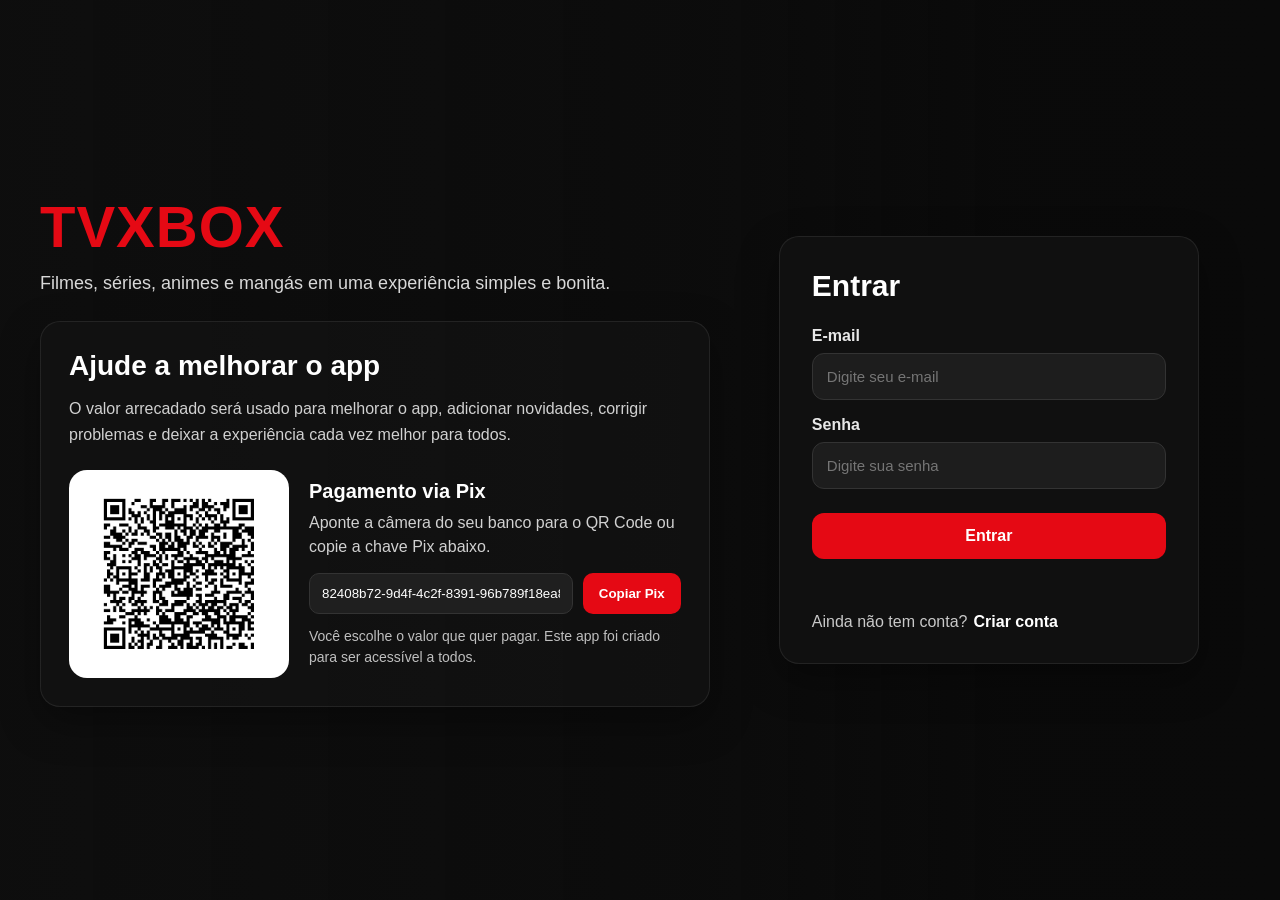
==== index.html @ 839298b1 "tel joo" ====
<!DOCTYPE html>
<html lang="pt-BR">
<head>
  <meta charset="UTF-8">
  <meta name="viewport" content="width=device-width, initial-scale=1.0">
  <title>Tvxbox</title>
  <link rel="stylesheet" href="style.css">
  <link rel="manifest" href="pwa/manifest.json">
  <meta name="theme-color" content="#141414">
  <link rel="apple-touch-icon" href="pwa/icon-192.png">
</head>
<body>
  <header class="topbar">
    <a href="index.html" class="logo">TVXBOX</a>

    <button class="menu-toggle" id="menuToggle" aria-label="Menu" aria-expanded="false">☰</button>

    <nav class="main-nav" id="mainNav">
      <a href="index.html">Início</a>
      <a href="ao-vivo.html">Ao Vivo</a>
      <a href="mangas.html">Mangás</a>
      <a href="jogos.html">Jogos</a>
    </nav>

    <div class="header-right">
      <div class="search-box">
        <input type="text" id="searchInput" placeholder="Buscar...">
      </div>
      <div class="user-box">
        <span id="usuarioNome"></span>
        <button id="btnSair" type="button">Sair</button>
      </div>
    </div>
  </header>

  <main class="container">
    <section class="toolbar">
      <div class="filtros">
        <button class="filter-btn active" data-filter="todos">Todos</button>
        <button class="filter-btn" data-filter="Filme">Filmes</button>
        <button class="filter-btn" data-filter="Série">Séries</button>
        <button class="filter-btn" data-filter="Anime">Animes</button>
      </div>
    </section>

    <section id="continuarBox" class="continuar-box hidden">
      <div class="section-header"><h2>Continuar assistindo</h2></div>
      <div id="continuarCard"></div>
    </section>

    <section id="favoritosBox" class="favoritos-box hidden">
      <div class="section-header"><h2>Minha lista</h2></div>
      <div id="favoritosRow" class="poster-row"></div>
    </section>

    <section>
      <div class="section-header"><h2>Em destaque</h2></div>
      <div id="rowDestaques" class="poster-row"></div>
    </section>

    <section>
      <div class="section-header"><h2>Animes</h2></div>
      <div id="rowAnimes" class="poster-row"></div>
    </section>

    <section>
      <div class="section-header"><h2>Séries</h2></div>
      <div id="rowSeries" class="poster-row"></div>
    </section>

    <section>
      <div class="section-header"><h2>Ao vivo</h2></div>
      <div id="rowAoVivo" class="poster-row"></div>
    </section>
  </main>

  <script src="script.js"></script>
  <script src="pwa/register-sw.js"></script>
</body>
</html>
---- style.css ----
* { box-sizing: border-box; margin: 0; padding: 0; }
html, body { max-width: 100%; overflow-x: hidden; }
body { background: #141414; color: white; font-family: Arial, sans-serif; }
a { text-decoration: none; color: white; }

/* ── Topbar ── */
.topbar {
  display: grid;
  grid-template-columns: auto auto 1fr auto;
  align-items: center;
  gap: 20px;
  padding: 16px 28px;
  background: rgba(17,17,17,.96);
  border-bottom: 1px solid #222;
  position: sticky;
  top: 0;
  z-index: 30;
}

/* Logo agora é uma tag <a> — mantém aparência igual */
.logo {
  font-size: 28px;
  font-weight: bold;
  color: #e50914;
  text-decoration: none;
  cursor: pointer;
  transition: opacity .15s ease;
}
.logo:hover { opacity: .85; }

/* Botão hambúrguer */
.menu-toggle {
  display: none;
  background: none;
  border: none;
  color: #fff;
  font-size: 22px;
  cursor: pointer;
  padding: 4px 8px;
  border-radius: 6px;
  line-height: 1;
}

.main-nav { display: flex; gap: 18px; }
.main-nav a { color: #ddd; font-size: 15px; }

.header-right { display: flex; align-items: center; gap: 16px; }
.search-box input {
  width: 280px; padding: 10px 14px; border-radius: 8px;
  border: 1px solid #333; background: #1e1e1e; color: white; outline: none;
}
.user-box { display: flex; align-items: center; gap: 10px; }
.user-box span { color: #ddd; font-size: 14px; }
.user-box button {
  background: #e50914; color: white; border: none;
  padding: 10px 14px; border-radius: 8px; cursor: pointer;
}

/* ── Container ── */
.container { padding: 30px; }

/* ── Filtros ── */
.toolbar { margin-bottom: 24px; }
.filtros { display: flex; gap: 10px; flex-wrap: wrap; }
.filter-btn { background: #222; color: white; border: 1px solid #333; padding: 10px 14px; border-radius: 999px; cursor: pointer; }
.filter-btn.active { background: #e50914; border-color: #e50914; }

/* ── Seções ── */
.section-header { margin-bottom: 14px; }
.section-header h2, .section-title { font-size: 24px; }

/* ── Poster row ── */
.poster-row {
  display: flex; gap: 18px; overflow-x: auto;
  padding-bottom: 12px; margin-bottom: 28px; scroll-behavior: smooth;
}
.poster-row::-webkit-scrollbar { height: 8px; }
.poster-row::-webkit-scrollbar-thumb { background: #333; border-radius: 999px; }

/* ── Cards ── */
.poster-card {
  min-width: 200px; max-width: 200px;
  background: #1b1b1b; border-radius: 14px; overflow: hidden;
  cursor: pointer; transition: transform .2s ease;
  position: relative;
}
.poster-card:hover { transform: scale(1.05); }
.poster-card.hidden { display: none !important; }
.poster-card img { width: 100%; height: 290px; object-fit: cover; display: block; }
.poster-card .info { padding: 12px; }
.poster-card h3 { font-size: 18px; margin-bottom: 6px; }
.poster-card p { color: #aaa; font-size: 14px; }

/* ── Preview hover ── */
.card-preview {
  position: absolute;
  background: #1a1a1a;
  border: 1px solid #333;
  border-radius: 10px;
  z-index: 200;
  box-shadow: 0 8px 32px rgba(0,0,0,.7);
  overflow: hidden;
  pointer-events: none;
  animation: fadeIn .15s ease;
}
@keyframes fadeIn { from { opacity:0; transform:translateY(4px); } to { opacity:1; transform:translateY(0); } }
.preview-media { width: 100%; height: 140px; background: #111; }
.preview-info { padding: 12px; }
.preview-info strong { font-size: 14px; display: block; margin-bottom: 6px; }
.preview-meta { display: flex; gap: 8px; align-items: center; margin-bottom: 6px; font-size: 12px; color: #aaa; }
.preview-tipo { background: #333; color: #ccc; padding: 2px 8px; border-radius: 4px; font-size: 11px; }
.preview-class { border: 1px solid #555; color: #aaa; padding: 1px 6px; border-radius: 4px; font-size: 11px; }
.preview-desc { font-size: 12px; color: #999; line-height: 1.4; }

/* ── Continuar assistindo ── */
.continuar-box { margin-bottom: 28px; }
.continuar-card {
  display: grid; grid-template-columns: 180px 1fr;
  gap: 18px; background: #1b1b1b; border-radius: 16px;
  overflow: hidden; border: 1px solid #242424; margin-bottom: 18px;
}
.continuar-card img { width: 100%; height: 220px; object-fit: cover; display: block; }
.continuar-info { padding: 18px; display: flex; flex-direction: column; justify-content: center; }
.continuar-info h3 { font-size: 26px; margin-bottom: 10px; }
.continuar-info p { color: #ccc; margin-bottom: 16px; line-height: 1.5; }
.continuar-info a { align-self: flex-start; background: #e50914; padding: 12px 18px; border-radius: 8px; font-weight: bold; color: #fff; }
.continuar-progress { width: 100%; height: 6px; background: #333; border-radius: 999px; overflow: hidden; margin-top: 12px; }
.continuar-progress-fill { height: 100%; background: #e50914; }

/* ── Favoritos ── */
.favoritos-box { margin-bottom: 28px; }
.hidden { display: none !important; }

/* ── Detalhe ── */
.detalhe-box { display: grid; grid-template-columns: 280px 1fr; gap: 24px; margin-bottom: 28px; }
.detalhe-box img { width: 100%; height: 400px; object-fit: cover; border-radius: 14px; display: block; }
.detalhe-box h1 { font-size: 36px; margin-bottom: 10px; }
.detalhe-box p { color: #ccc; line-height: 1.6; }
.detalhe-acoes { display: flex; gap: 12px; margin-bottom: 24px; flex-wrap: wrap; }
.btn-detalhe { padding: 14px 22px; border-radius: 10px; border: none; cursor: pointer; font-weight: bold; font-size: 15px; }
.btn-play { background: #ffffff; color: #111; }
.btn-fav { background: #2a2a2a; color: #fff; border: 1px solid #444; }
.btn-fav.active { background: #e50914; border-color: #e50914; }
.temporada-box { margin-bottom: 24px; }
.temporada-box select { margin-left: 10px; padding: 10px; border-radius: 8px; background: #222; color: white; border: none; }
.episodios-grid { display: flex; flex-wrap: wrap; gap: 14px; }
.ep-card { width: 160px; background: #1f1f1f; border-radius: 12px; padding: 14px; cursor: pointer; transition: background .2s; }
.ep-card:hover { background: #2b2b2b; }
.ep-card h3 { font-size: 16px; margin-bottom: 8px; }
.ep-card p { font-size: 13px; color: #bbb; }
.progress-bar { width: 100%; height: 5px; background: #333; border-radius: 999px; overflow: hidden; margin-top: 8px; }
.progress-fill { height: 100%; background: #e50914; }

/* ── Player ── */
.player-page { background: #111; min-height: 100vh; }
.player-main { width: 100%; max-width: 1400px; margin: 0 auto; padding: 24px; }
.player-info { margin-bottom: 16px; }
.player-info h1 { font-size: 28px; margin-bottom: 8px; }
.player-info p { color: #ccc; line-height: 1.5; }
.player-shell {
  width: 100%; background: #000; border-radius: 16px; overflow: hidden;
  display: flex; justify-content: center; align-items: center; position: relative;
}
#videoPlayer {
  width: 100%; height: auto; max-height: 78vh;
  display: block; background: #000; object-fit: contain;
  position: relative; z-index: 5;
}
.video-click-zone { position: absolute; inset: 0; z-index: 4; cursor: pointer; background: transparent; }
.floating-btn {
  position: absolute; z-index: 10; border: none; border-radius: 10px;
  padding: 12px 18px; font-weight: bold; cursor: pointer;
  background: rgba(20,20,20,.92); color: #fff;
  border: 1px solid rgba(255,255,255,.2);
}
.skip-intro   { left: 18px; bottom: 18px; }
.next-episode { right: 18px; bottom: 18px; background: #e50914; border-color: #e50914; }

/* ── Responsivo mobile ── */
@media (max-width: 768px) {
  .topbar {
    grid-template-columns: auto 1fr auto;
    gap: 12px;
    padding: 14px 16px;
  }
  .menu-toggle { display: block; }

  .main-nav {
    display: none;
    position: absolute;
    top: 64px;
    left: 0;
    right: 0;
    background: #111;
    border-bottom: 1px solid #222;
    flex-direction: column;
    padding: 16px 24px;
    gap: 16px;
    z-index: 40;
  }
  .main-nav.nav-aberto { display: flex; }
  .main-nav a { font-size: 17px; }

  .header-right { flex-direction: row; gap: 10px; }
  .search-box input { width: 150px; }

  .container { padding: 16px; }
  .poster-card { min-width: 140px; max-width: 140px; }
  .poster-card img { height: 200px; }
  .poster-card h3 { font-size: 14px; }

  .detalhe-box { grid-template-columns: 1fr; }
  .continuar-card { grid-template-columns: 120px 1fr; }
  .continuar-card img { height: 160px; }
  .continuar-info h3 { font-size: 18px; }

  .player-main { padding: 12px; }
  #videoPlayer { max-height: 50vh; }
}

@media (max-width: 480px) {
  .search-box { display: none; }
  .poster-card { min-width: 120px; max-width: 120px; }
  .poster-card img { height: 170px; }
  .continuar-card { grid-template-columns: 1fr; }
  .continuar-card img { height: 200px; width: 100%; }
}
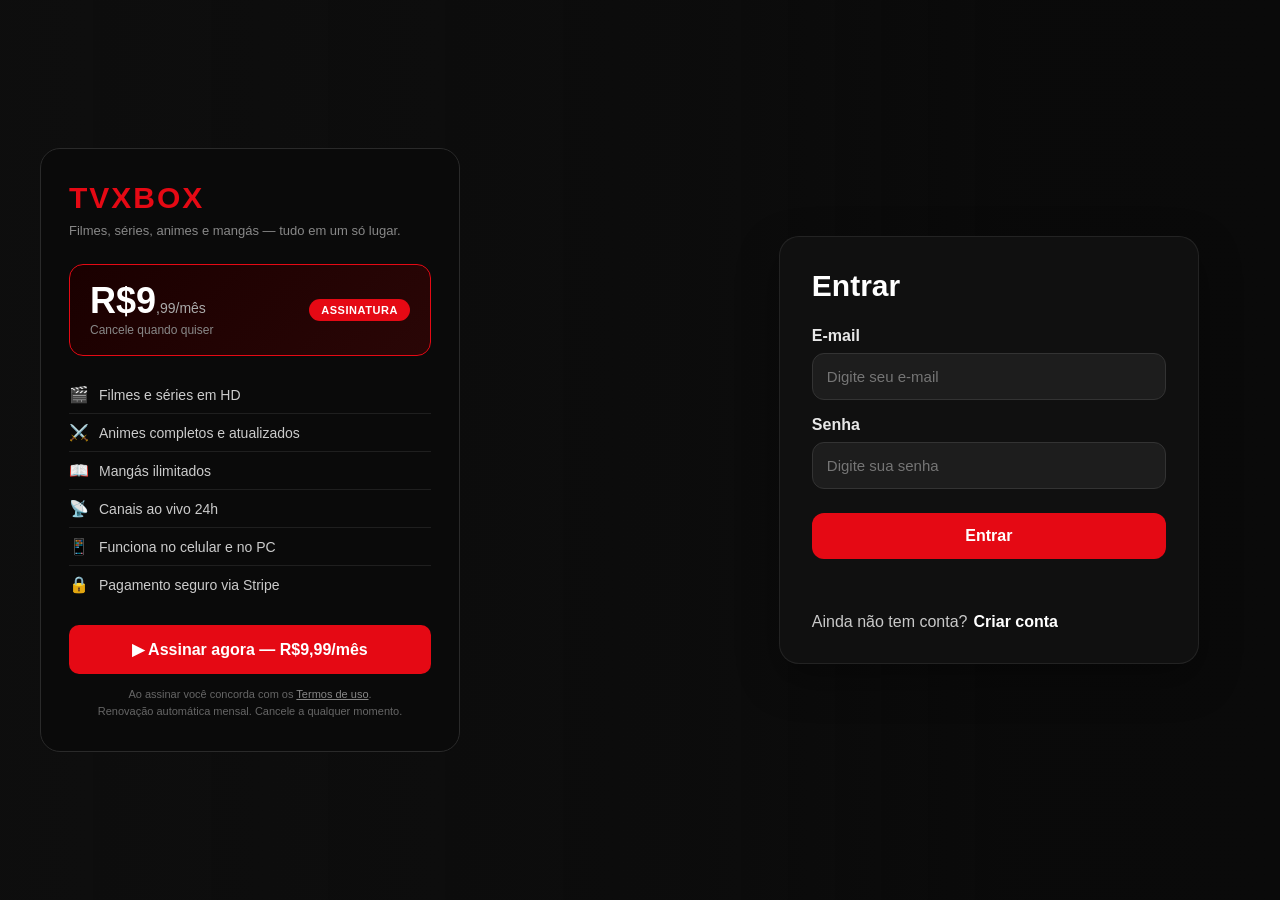
==== commit c43fd890: "protege variaveis de ambiente" ====
--- a/index.html
+++ b/index.html
@@ -2,12 +2,43 @@
 <html lang="pt-BR">
 <head>
   <meta charset="UTF-8">
-  <meta name="viewport" content="width=device-width, initial-scale=1.0">
+  <meta name="viewport" content="width=device-width, initial-scale=1.0, maximum-scale=1.0, user-scalable=no">
   <title>Tvxbox</title>
   <link rel="stylesheet" href="style.css">
   <link rel="manifest" href="pwa/manifest.json">
   <meta name="theme-color" content="#141414">
   <link rel="apple-touch-icon" href="pwa/icon-192.png">
+  <style>
+    .generos-box { margin-bottom: 28px; }
+    .generos-row { display: flex; flex-wrap: wrap; gap: 10px; }
+    .genero-pill {
+      padding: 8px 18px;
+      border-radius: 999px;
+      border: 1.5px solid #333;
+      background: #1e1e1e;
+      color: #ddd;
+      font-size: 14px;
+      cursor: pointer;
+      transition: background .15s, border-color .15s, color .15s;
+      text-decoration: none;
+      display: inline-block;
+    }
+    .genero-pill:hover { background: #e50914; border-color: #e50914; color: #fff; }
+    .genero-pill.hidden { display: none !important; }
+    .genero-mais {
+      padding: 8px 14px;
+      border-radius: 999px;
+      border: 1.5px solid #444;
+      background: #1e1e1e;
+      color: #888;
+      font-size: 18px;
+      cursor: pointer;
+      transition: background .15s, border-color .15s, color .15s;
+      line-height: 1;
+      letter-spacing: 1px;
+    }
+    .genero-mais:hover { background: #2a2a2a; border-color: #666; color: #fff; }
+  </style>
 </head>
 <body>
   <header class="topbar">
@@ -23,8 +54,9 @@
     </nav>
 
     <div class="header-right">
+      <button class="search-icon-btn" id="searchIconBtn" aria-label="Buscar">🔍</button>
       <div class="search-box">
-        <input type="text" id="searchInput" placeholder="Buscar...">
+        <input type="text" id="searchInput" placeholder="Buscar..." readonly style="cursor:pointer">
       </div>
       <div class="user-box">
         <span id="usuarioNome"></span>
@@ -38,9 +70,14 @@
       <div class="filtros">
         <button class="filter-btn active" data-filter="todos">Todos</button>
         <button class="filter-btn" data-filter="Filme">Filmes</button>
+        <button class="filter-btn" data-filter="Anime">Animes</button>
         <button class="filter-btn" data-filter="Série">Séries</button>
-        <button class="filter-btn" data-filter="Anime">Animes</button>
       </div>
+    </section>
+
+    <section id="generosBox" class="generos-box hidden">
+      <div class="section-header"><h2>Explorar por gênero</h2></div>
+      <div id="generosRow" class="generos-row"></div>
     </section>
 
     <section id="continuarBox" class="continuar-box hidden">
@@ -68,13 +105,70 @@
       <div id="rowSeries" class="poster-row"></div>
     </section>
 
-    <section>
-      <div class="section-header"><h2>Ao vivo</h2></div>
-      <div id="rowAoVivo" class="poster-row"></div>
-    </section>
+
   </main>
 
   <script src="script.js"></script>
   <script src="pwa/register-sw.js"></script>
+  <script>
+  (function() {
+    function coletarGeneros() {
+      if (typeof catalogoData === "undefined" || !catalogoData) return [];
+      const todos = [
+        ...(catalogoData.destaques || []),
+        ...(catalogoData.animes    || []),
+        ...(catalogoData.series    || []),
+      ];
+      const set = new Set();
+      todos.forEach(item => (item.generos || []).forEach(g => set.add(g)));
+      return [...set].sort((a, b) => a.localeCompare(b, "pt-BR"));
+    }
+
+    const LIMITE = 6;
+
+    function montarGeneros() {
+      const generos = coletarGeneros();
+      if (!generos.length) return;
+      const box = document.getElementById("generosBox");
+      const row = document.getElementById("generosRow");
+      row.innerHTML = "";
+      let expandido = false;
+
+      generos.forEach((g, i) => {
+        const a = document.createElement("a");
+        a.className = "genero-pill";
+        a.textContent = g;
+        a.href = `busca.html?genero=${encodeURIComponent(g)}`;
+        if (i >= LIMITE) a.classList.add("hidden");
+        row.appendChild(a);
+      });
+
+      if (generos.length > LIMITE) {
+        const btn = document.createElement("button");
+        btn.className = "genero-mais";
+        btn.textContent = "···";
+        btn.title = "Ver todos os gêneros";
+        btn.addEventListener("click", () => {
+          expandido = !expandido;
+          row.querySelectorAll(".genero-pill.hidden, .genero-pill").forEach((el, i) => {
+            if (i >= LIMITE) el.classList.toggle("hidden", !expandido);
+          });
+          btn.textContent = expandido ? "−" : "···";
+        });
+        row.appendChild(btn);
+      }
+
+      box.classList.remove("hidden");
+    }
+
+    function aguardarCatalogo(cb, tentativas = 20) {
+      if (typeof catalogoData !== "undefined" && catalogoData) { cb(); return; }
+      if (tentativas <= 0) return;
+      setTimeout(() => aguardarCatalogo(cb, tentativas - 1), 150);
+    }
+
+    aguardarCatalogo(montarGeneros);
+  })();
+  </script>
 </body>
-</html>
+</html>
--- a/style.css
+++ b/style.css
@@ -2,6 +2,40 @@
 html, body { max-width: 100%; overflow-x: hidden; }
 body { background: #141414; color: white; font-family: Arial, sans-serif; }
 a { text-decoration: none; color: white; }
+
+/* ── Botão lupa (mobile) ── */
+.search-icon-btn {
+  display: none;
+  background: none;
+  border: none;
+  color: #fff;
+  font-size: 22px;
+  cursor: pointer;
+  padding: 6px 8px;
+  border-radius: 8px;
+  line-height: 1;
+}
+.search-icon-btn:hover { background: #222; }
+
+/* ── Proteção de conteúdo ── */
+img, video {
+  -webkit-user-select: none;
+  user-select: none;
+  -webkit-touch-callout: none;
+  pointer-events: none;
+}
+/* Reativar pointer-events no vídeo para os controles funcionarem */
+#videoPlayer,
+.video-click-zone {
+  pointer-events: auto;
+}
+.poster-card,
+.continuar-card-h,
+.busca-item,
+.ep-card {
+  -webkit-user-select: none;
+  user-select: none;
+}
 
 /* ── Topbar ── */
 .topbar {
@@ -112,20 +146,67 @@
 .preview-class { border: 1px solid #555; color: #aaa; padding: 1px 6px; border-radius: 4px; font-size: 11px; }
 .preview-desc { font-size: 12px; color: #999; line-height: 1.4; }
 
-/* ── Continuar assistindo ── */
+/* ── Continuar assistindo — horizontal ── */
 .continuar-box { margin-bottom: 28px; }
-.continuar-card {
-  display: grid; grid-template-columns: 180px 1fr;
-  gap: 18px; background: #1b1b1b; border-radius: 16px;
-  overflow: hidden; border: 1px solid #242424; margin-bottom: 18px;
-}
-.continuar-card img { width: 100%; height: 220px; object-fit: cover; display: block; }
-.continuar-info { padding: 18px; display: flex; flex-direction: column; justify-content: center; }
-.continuar-info h3 { font-size: 26px; margin-bottom: 10px; }
-.continuar-info p { color: #ccc; margin-bottom: 16px; line-height: 1.5; }
-.continuar-info a { align-self: flex-start; background: #e50914; padding: 12px 18px; border-radius: 8px; font-weight: bold; color: #fff; }
-.continuar-progress { width: 100%; height: 6px; background: #333; border-radius: 999px; overflow: hidden; margin-top: 12px; }
-.continuar-progress-fill { height: 100%; background: #e50914; }
+
+.continuar-row {
+  display: flex;
+  gap: 14px;
+  overflow-x: auto;
+  padding-bottom: 10px;
+  scroll-behavior: smooth;
+}
+.continuar-row::-webkit-scrollbar { height: 6px; }
+.continuar-row::-webkit-scrollbar-thumb { background: #333; border-radius: 999px; }
+
+.continuar-card-h {
+  flex-shrink: 0;
+  width: 220px;
+  background: #1e1e1e;
+  border-radius: 12px;
+  overflow: hidden;
+  transition: transform .2s;
+  cursor: pointer;
+}
+.continuar-card-h:hover { transform: scale(1.04); }
+
+.continuar-card-h-link { display: block; text-decoration: none; color: inherit; }
+
+.continuar-card-h-thumb {
+  position: relative;
+  width: 100%;
+  height: 124px;
+  background: #111;
+}
+.continuar-card-h-thumb img {
+  width: 100%; height: 100%; object-fit: cover; display: block;
+}
+.continuar-play-icon {
+  position: absolute;
+  inset: 0;
+  display: flex;
+  align-items: center;
+  justify-content: center;
+  font-size: 28px;
+  color: rgba(255,255,255,.85);
+  background: rgba(0,0,0,.35);
+  opacity: 0;
+  transition: opacity .2s;
+}
+.continuar-card-h:hover .continuar-play-icon { opacity: 1; }
+
+.continuar-card-h-bar {
+  position: absolute;
+  bottom: 0; left: 0; right: 0;
+  height: 4px;
+  background: rgba(255,255,255,.2);
+}
+.continuar-card-h-fill { height: 100%; background: #e50914; }
+
+.continuar-card-h-info { padding: 10px 12px 12px; }
+.continuar-card-h-titulo { font-size: 13px; font-weight: bold; margin-bottom: 3px; white-space: nowrap; overflow: hidden; text-overflow: ellipsis; }
+.continuar-card-h-ep    { font-size: 11px; color: #aaa; margin-bottom: 2px; white-space: nowrap; overflow: hidden; text-overflow: ellipsis; }
+.continuar-card-h-resto { font-size: 11px; color: #777; }
 
 /* ── Favoritos ── */
 .favoritos-box { margin-bottom: 28px; }
@@ -163,18 +244,51 @@
 }
 #videoPlayer {
   width: 100%; height: auto; max-height: 78vh;
-  display: block; background: #000; object-fit: contain;
+  display: block; background: #000;
+  object-fit: contain;
   position: relative; z-index: 5;
+  transform-origin: center center;
+  transition: transform .15s ease;
+}
+
+/* Tela cheia sem barras pretas no mobile */
+:fullscreen .player-shell,
+:-webkit-full-screen .player-shell {
+  background: #000;
+  border-radius: 0;
+  width: 100vw; height: 100vh;
+}
+:fullscreen #videoPlayer,
+:-webkit-full-screen #videoPlayer {
+  width: 100vw;
+  height: 100vh;
+  max-height: 100vh;
+  object-fit: contain;
 }
 .video-click-zone { position: absolute; inset: 0; z-index: 4; cursor: pointer; background: transparent; }
 .floating-btn {
-  position: absolute; z-index: 10; border: none; border-radius: 10px;
-  padding: 12px 18px; font-weight: bold; cursor: pointer;
-  background: rgba(20,20,20,.92); color: #fff;
-  border: 1px solid rgba(255,255,255,.2);
-}
-.skip-intro   { left: 18px; bottom: 18px; }
-.next-episode { right: 18px; bottom: 18px; background: #e50914; border-color: #e50914; }
+  position: absolute; z-index: 10; border: none; border-radius: 8px;
+  padding: 10px 16px; font-weight: 600; cursor: pointer; font-size: 13px;
+  background: rgba(40,40,40,.72); color: rgba(255,255,255,.85);
+  border: 1px solid rgba(255,255,255,.15);
+  backdrop-filter: blur(6px);
+  transition: background .2s, opacity .2s;
+}
+.floating-btn:hover { background: rgba(60,60,60,.88); }
+.skip-intro    { left: 18px; bottom: 60px; }
+.next-episode  { right: 18px; bottom: 60px; }
+
+/* Garante visibilidade dentro do fullscreen */
+:fullscreen .floating-btn,
+:-webkit-full-screen .floating-btn {
+  position: fixed;
+  z-index: 2147483647;
+}
+:fullscreen .skip-intro,  :-webkit-full-screen .skip-intro  { left: 18px; bottom: 60px; }
+:fullscreen .next-episode, :-webkit-full-screen .next-episode { right: 18px; bottom: 60px; }
+
+/* Zoom no vídeo */
+#videoPlayer { transform-origin: center center; transition: transform .15s ease; }
 
 /* ── Responsivo mobile ── */
 @media (max-width: 768px) {
@@ -202,7 +316,8 @@
   .main-nav a { font-size: 17px; }
 
   .header-right { flex-direction: row; gap: 10px; }
-  .search-box input { width: 150px; }
+  .search-box { display: none; }
+  .search-icon-btn { display: block; }
 
   .container { padding: 16px; }
   .poster-card { min-width: 140px; max-width: 140px; }
@@ -210,9 +325,8 @@
   .poster-card h3 { font-size: 14px; }
 
   .detalhe-box { grid-template-columns: 1fr; }
-  .continuar-card { grid-template-columns: 120px 1fr; }
-  .continuar-card img { height: 160px; }
-  .continuar-info h3 { font-size: 18px; }
+  .continuar-card-h { width: 170px; }
+  .continuar-card-h-thumb { height: 96px; }
 
   .player-main { padding: 12px; }
   #videoPlayer { max-height: 50vh; }
@@ -220,8 +334,8 @@
 
 @media (max-width: 480px) {
   .search-box { display: none; }
+  .search-icon-btn { display: block; }
   .poster-card { min-width: 120px; max-width: 120px; }
   .poster-card img { height: 170px; }
-  .continuar-card { grid-template-columns: 1fr; }
-  .continuar-card img { height: 200px; width: 100%; }
-}
+  .continuar-card-h { width: 150px; }
+}
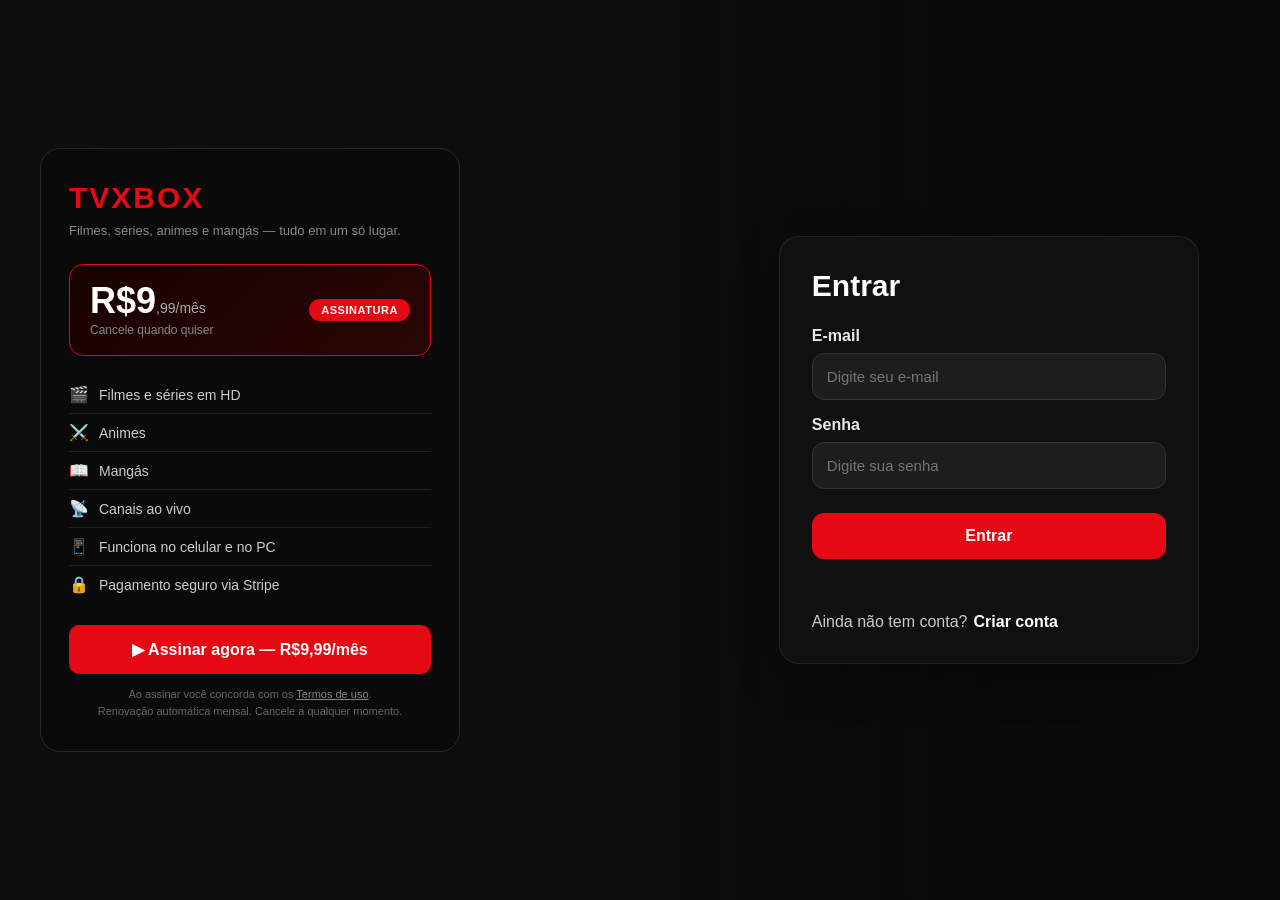
==== commit b87700ad: "fernfin" ====
--- a/index.html
+++ b/index.html
@@ -7,7 +7,8 @@
   <link rel="stylesheet" href="style.css">
   <link rel="manifest" href="pwa/manifest.json">
   <meta name="theme-color" content="#141414">
-  <link rel="apple-touch-icon" href="pwa/icon-192.png">
+  <link rel="apple-touch-icon" href="/pwa/icon-192.png">
+  <link rel="icon" href="/favicon.ico" type="image/x-icon">
   <style>
     .generos-box { margin-bottom: 28px; }
     .generos-row { display: flex; flex-wrap: wrap; gap: 10px; }
